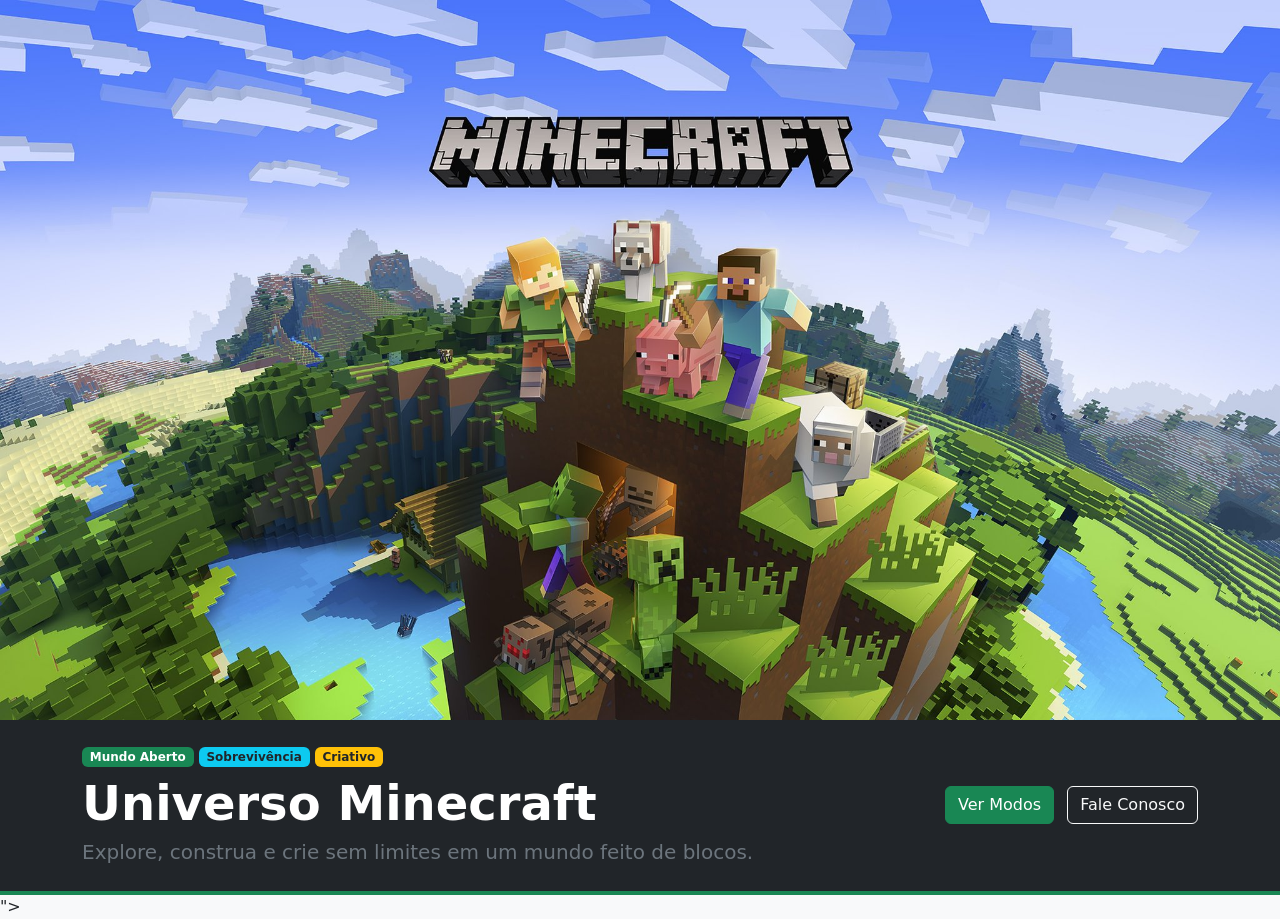
==== html/index.html @ 86252fd6 "Adição do cabeçalho" ====
<!DOCTYPE html>
<html lang="pt-br">
<head>
    <meta charset="UTF-8">
    <meta name="viewport" content="width=device-width, initial-scale=1.0">
    <title>Minecraft</title>
    <link rel="stylesheet" href="../css/bootstrap.min.css">
</head>
<body class="bg-light">
    <header>
        <img src="../img/mine.jpg" alt="Imagem de título" class="img-fluid w-100 d-block">
        <div class="bg-dark text-white py-4 border-bottom border-success border-4">
            <div class="container">
                <div class="row align-items-center g-3">
                    <div class="col-lg-8">
                        <span class="badge bg-success mb-2">Mundo Aberto</span>
                        <span class="badge bg-info text-dark mb-2">Sobrevivência</span>
                        <span class="badge bg-warning text-dark mb-2">Criativo</span>
                        <h1 class="display-5 fw-bold mb-1">Universo Minecraft</h1>
                        <p class="lead text-secondary mb-0">Explore, construa e crie sem limites em um mundo feito de blocos.</p>
                    </div>
                    <div class="col-lg-4 text-lg-end">
                        <a href="#modos" class="btn btn-success me-2">Ver Modos</a>
                        <a href="#contato" class="btn btn-outline-light">Fale Conosco</a>
                    </div>
                </div>
            </div>
        </div>
    </header>
</body>">
    

</body>
</html>
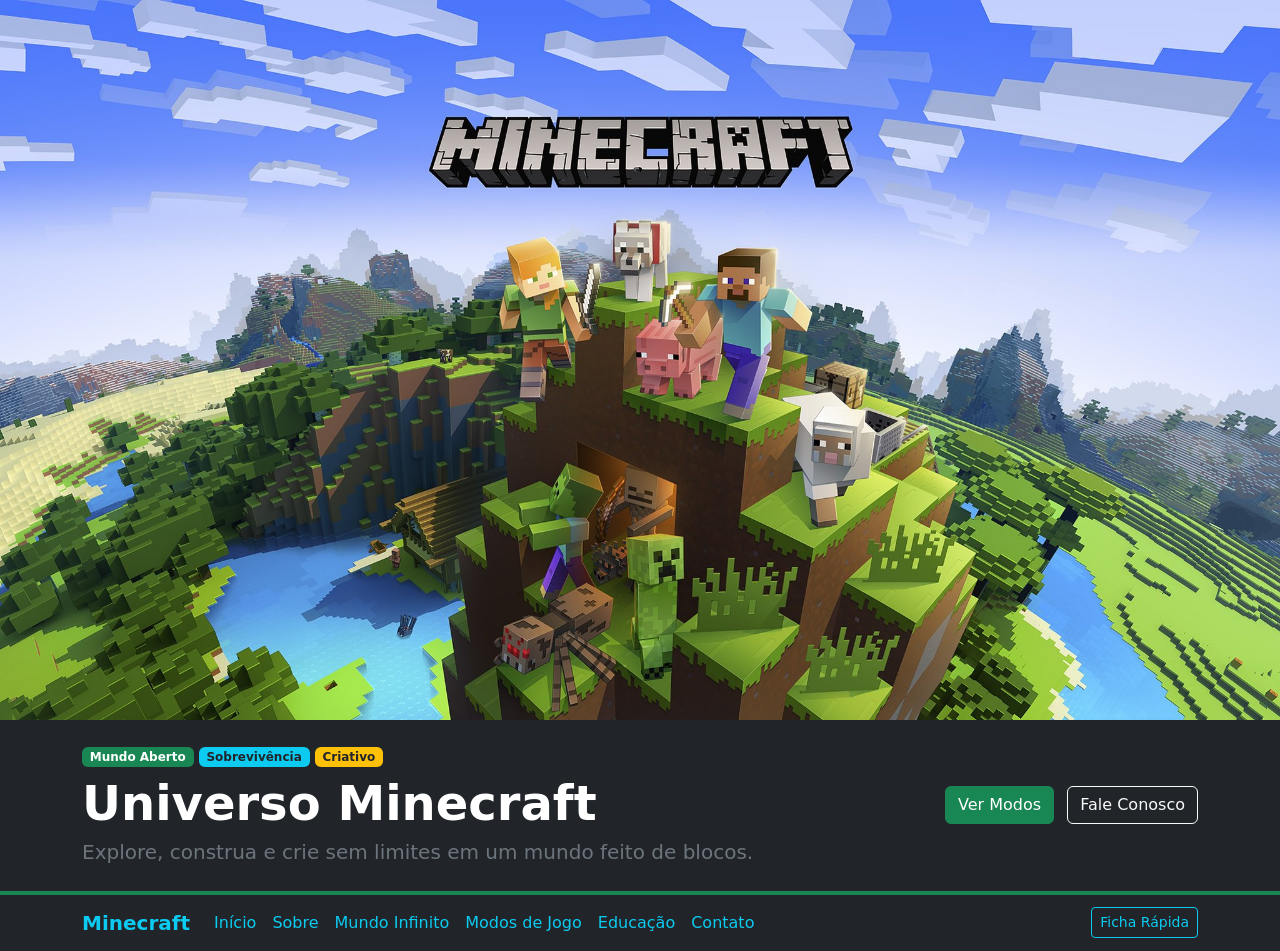
==== commit 0ce8b8c6: "Adição do menu de navegação" ====
--- a/html/index.html
+++ b/html/index.html
@@ -7,6 +7,8 @@
     <link rel="stylesheet" href="../css/bootstrap.min.css">
 </head>
 <body class="bg-light">
+
+    <!-- Cabeçalho -->
     <header>
         <img src="../img/mine.jpg" alt="Imagem de título" class="img-fluid w-100 d-block">
         <div class="bg-dark text-white py-4 border-bottom border-success border-4">
@@ -27,8 +29,40 @@
             </div>
         </div>
     </header>
-</body>">
-    
 
+    <!-- Menu de Navegação !-->
+    <nav class="navbar navbar-expand-lg navbar-dark bg-dark sticky-top shadow-sm">
+        <div class="container">
+            <a class="navbar-brand fw-bold text-info" href="#inicio">Minecraft</a>
+            <button class="navbar-toggler" type="button" data-bs-toggle="collapse" data-bs-target="#menuPrincipal" aria-controls="menuPrincipal" aria-expanded="false" aria-label="Alternar navegação">
+                <span class="navbar-toggler-icon"></span>
+            </button>
+            <div class="collapse navbar-collapse" id="menuPrincipal">
+                <ul class="navbar-nav me-auto mb-2 mb-lg-0">
+                    <li class="nav-item">
+                        <a class="nav-link text-info" href="#inicio">Início</a>
+                    </li>
+                    <li class="nav-item">
+                        <a class="nav-link text-info" href="#historia">Sobre</a>
+                    </li>
+                    <li class="nav-item">
+                        <a class="nav-link text-info" href="#mundo">Mundo Infinito</a>
+                    </li>
+                    <li class="nav-item">
+                        <a class="nav-link text-info" href="#modos">Modos de Jogo</a>
+                    </li>
+                    <li class="nav-item">
+                        <a class="nav-link text-info" href="#educacao">Educação</a>
+                    </li>
+                    <li class="nav-item">
+                        <a class="nav-link text-info" href="#contato">Contato</a>
+                    </li>
+                </ul>
+                <button type="button" class="btn btn-outline-info btn-sm" data-bs-toggle="modal" data-bs-target="#modalResumo">
+                    Ficha Rápida
+                </button>
+            </div>
+        </div>
+    </nav>
 </body>
 </html>
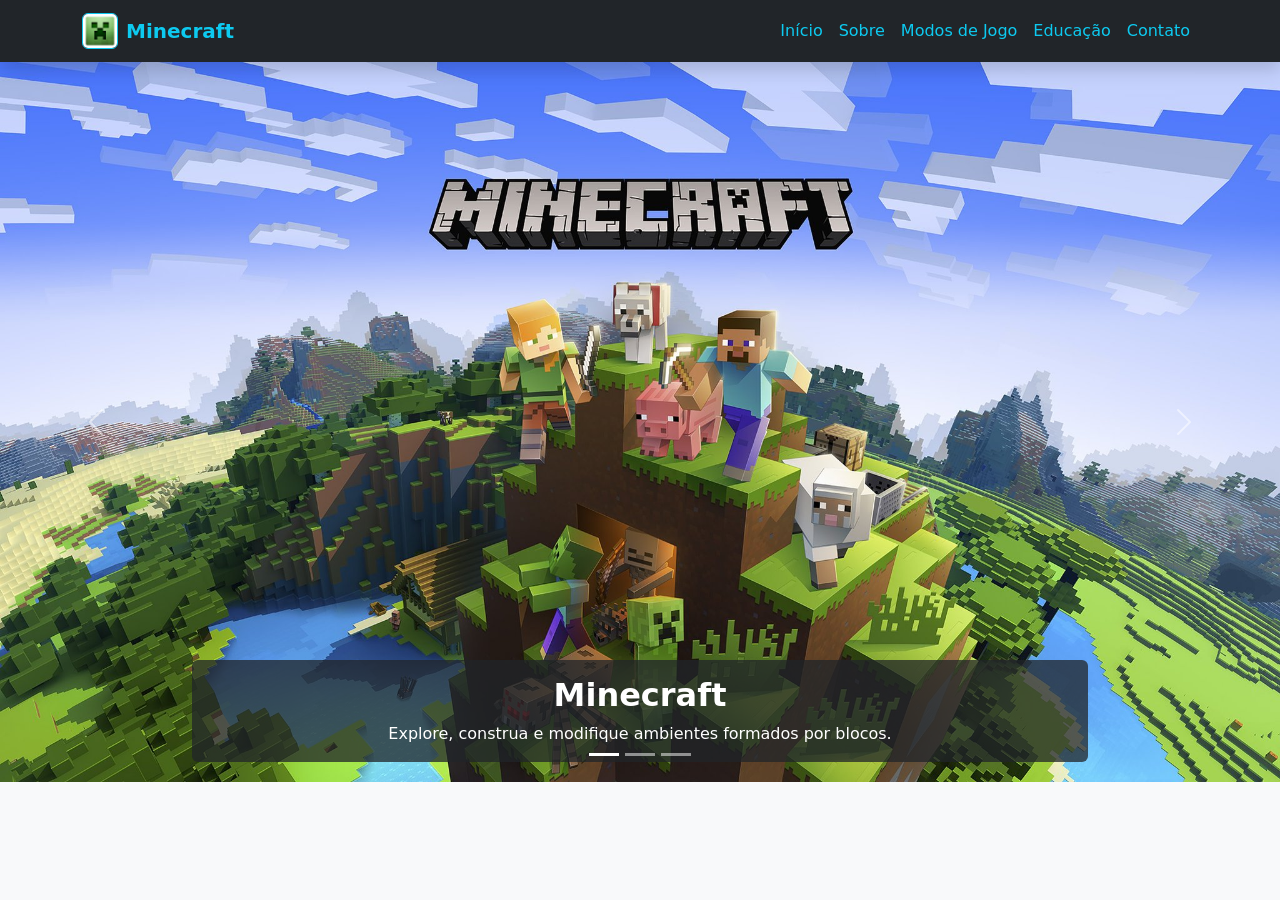
==== commit e6f36e00: "Menu de navegação movido para antes do header; adição do carrossel no header; adição do logo no menu" ====
--- a/html/index.html
+++ b/html/index.html
@@ -7,46 +7,24 @@
     <link rel="stylesheet" href="../css/bootstrap.min.css">
 </head>
 <body class="bg-light">
+    <!-- Menu de Navegação e logo-->
 
-    <!-- Cabeçalho -->
-    <header>
-        <img src="../img/mine.jpg" alt="Imagem de título" class="img-fluid w-100 d-block">
-        <div class="bg-dark text-white py-4 border-bottom border-success border-4">
-            <div class="container">
-                <div class="row align-items-center g-3">
-                    <div class="col-lg-8">
-                        <span class="badge bg-success mb-2">Mundo Aberto</span>
-                        <span class="badge bg-info text-dark mb-2">Sobrevivência</span>
-                        <span class="badge bg-warning text-dark mb-2">Criativo</span>
-                        <h1 class="display-5 fw-bold mb-1">Universo Minecraft</h1>
-                        <p class="lead text-secondary mb-0">Explore, construa e crie sem limites em um mundo feito de blocos.</p>
-                    </div>
-                    <div class="col-lg-4 text-lg-end">
-                        <a href="#modos" class="btn btn-success me-2">Ver Modos</a>
-                        <a href="#contato" class="btn btn-outline-light">Fale Conosco</a>
-                    </div>
-                </div>
-            </div>
-        </div>
-    </header>
-
-    <!-- Menu de Navegação !-->
-    <nav class="navbar navbar-expand-lg navbar-dark bg-dark sticky-top shadow-sm">
+    <nav class="navbar navbar-expand-lg navbar-dark bg-dark sticky-top shadow">
         <div class="container">
-            <a class="navbar-brand fw-bold text-info" href="#inicio">Minecraft</a>
+            <a class="navbar-brand d-flex align-items-center fw-bold text-info" href="#inicio">
+                <img src="../img/logo.jpg" alt="Logo Minecraft" width="36" height="36" class="rounded me-2 border border-info">
+                <span>Minecraft</span>
+            </a>
             <button class="navbar-toggler" type="button" data-bs-toggle="collapse" data-bs-target="#menuPrincipal" aria-controls="menuPrincipal" aria-expanded="false" aria-label="Alternar navegação">
                 <span class="navbar-toggler-icon"></span>
             </button>
             <div class="collapse navbar-collapse" id="menuPrincipal">
-                <ul class="navbar-nav me-auto mb-2 mb-lg-0">
+                <ul class="navbar-nav ms-auto mb-2 mb-lg-0">
                     <li class="nav-item">
                         <a class="nav-link text-info" href="#inicio">Início</a>
                     </li>
                     <li class="nav-item">
-                        <a class="nav-link text-info" href="#historia">Sobre</a>
-                    </li>
-                    <li class="nav-item">
-                        <a class="nav-link text-info" href="#mundo">Mundo Infinito</a>
+                        <a class="nav-link text-info" href="#sobre">Sobre</a>
                     </li>
                     <li class="nav-item">
                         <a class="nav-link text-info" href="#modos">Modos de Jogo</a>
@@ -58,11 +36,55 @@
                         <a class="nav-link text-info" href="#contato">Contato</a>
                     </li>
                 </ul>
-                <button type="button" class="btn btn-outline-info btn-sm" data-bs-toggle="modal" data-bs-target="#modalResumo">
-                    Ficha Rápida
-                </button>
             </div>
         </div>
     </nav>
+
+    <!-- Carrossel-->
+    <header id="inicio">
+        <div id="carrosselMinecraft" class="carousel slide carousel-fade" data-bs-ride="carousel">
+            <div class="carousel-indicators">
+                <button type="button" data-bs-target="#carrosselMinecraft" data-bs-slide-to="0" class="active" aria-current="true" aria-label="Slide 1"></button>
+                <button type="button" data-bs-target="#carrosselMinecraft" data-bs-slide-to="1" aria-label="Slide 2"></button>
+                <button type="button" data-bs-target="#carrosselMinecraft" data-bs-slide-to="2" aria-label="Slide 3"></button>
+            </div>
+            <div class="carousel-inner">
+                <div class="carousel-item active">
+                    <img src="../img/mine.jpg" class="d-block w-100 img-fluid" alt="Imagem de título Minecraft">
+                    <div class="carousel-caption d-none d-md-block bg-dark bg-opacity-75 rounded p-3">
+                        <h2 class="fw-bold">Minecraft</h2>
+                        <p class="mb-0">Explore, construa e modifique ambientes formados por blocos.</p>
+                    </div>
+                </div>
+                <div class="carousel-item">
+                    <img src="../img/survival.jpg" class="d-block w-100 img-fluid" alt="Um Mundo Infinito">
+                    <div class="carousel-caption d-none d-md-block bg-dark bg-opacity-75 rounded p-3">
+                        <h2 class="fw-bold">Um Mundo Infinito</h2>
+                        <p class="mb-0">Descubra biomas variados, chunks e dimensões como o Nether e o The End.</p>
+                    </div>
+                </div>
+                <div class="carousel-item">
+                    <img src="../img/vila.jpg" class="d-block w-100 img-fluid" alt="Modos de Jogo">
+                    <div class="carousel-caption d-none d-md-block bg-dark bg-opacity-75 rounded p-3">
+                        <h2 class="fw-bold">Criatividade e Aventura</h2>
+                        <p class="mb-0">Escolha seus próprios objetivos nos modos Sobrevivência, Criativo e Multijogador.</p>
+                    </div>
+                </div>
+            </div>
+            <button class="carousel-control-prev" type="button" data-bs-target="#carrosselMinecraft" data-bs-slide="prev">
+                <span class="carousel-control-prev-icon" aria-hidden="true"></span>
+                <span class="visually-hidden">Anterior</span>
+            </button>
+            <button class="carousel-control-next" type="button" data-bs-target="#carrosselMinecraft" data-bs-slide="next">
+                <span class="carousel-control-next-icon" aria-hidden="true"></span>
+                <span class="visually-hidden">Próximo</span>
+            </button>
+        </div>
+    </header>
+
+    <!-- Container Principal -->
+    <main class="container my-5">
+
+        <!-- Apresentação com Imagem -->
 </body>
 </html>
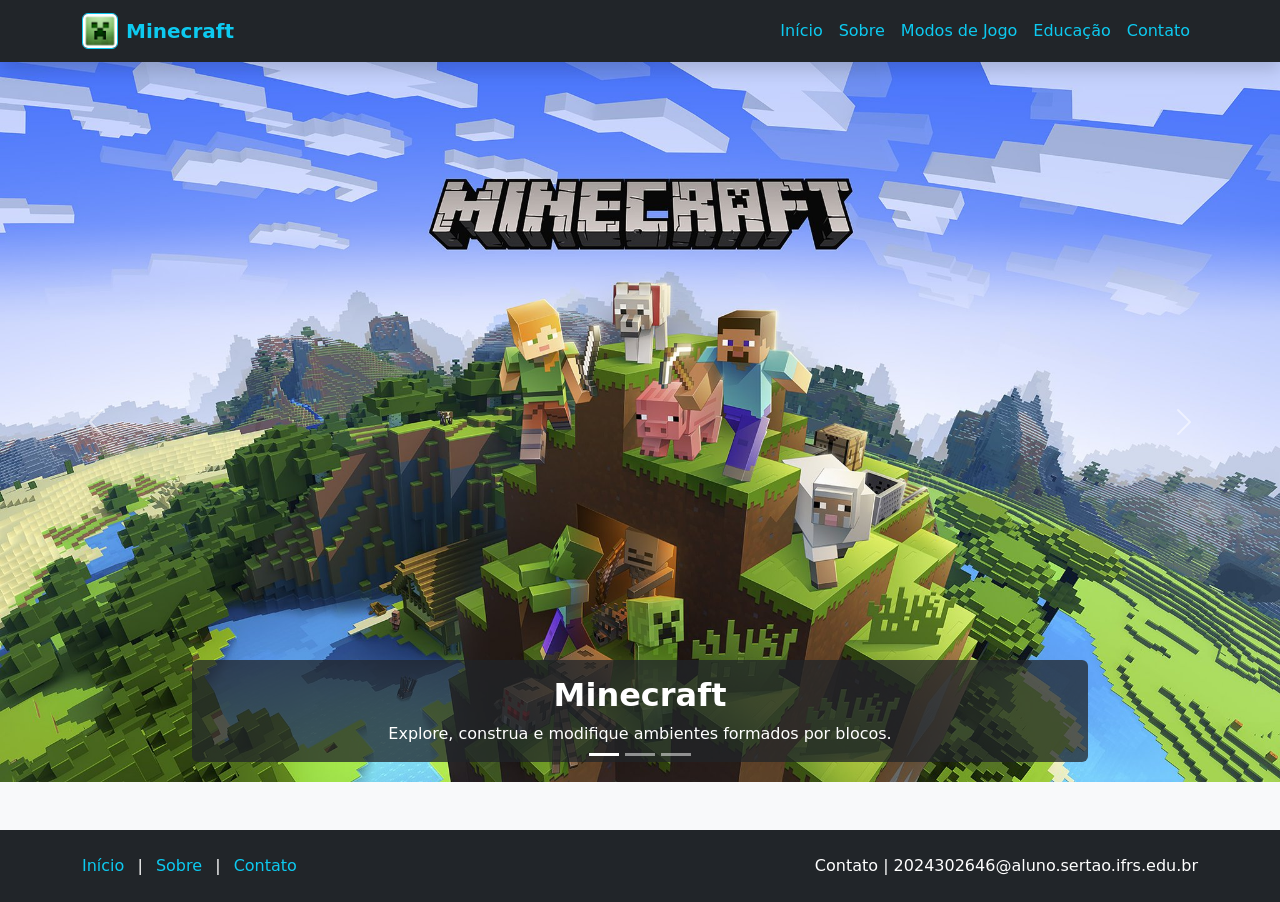
==== commit 7112b13f: "Rodapé colocado" ====
--- a/html/index.html
+++ b/html/index.html
@@ -57,7 +57,7 @@
                     </div>
                 </div>
                 <div class="carousel-item">
-                    <img src="../img/survival.jpg" class="d-block w-100 img-fluid" alt="Um Mundo Infinito">
+                    <img src="../img/casa.jpg" class="d-block w-100 img-fluid" alt="Um Mundo Infinito">
                     <div class="carousel-caption d-none d-md-block bg-dark bg-opacity-75 rounded p-3">
                         <h2 class="fw-bold">Um Mundo Infinito</h2>
                         <p class="mb-0">Descubra biomas variados, chunks e dimensões como o Nether e o The End.</p>
@@ -83,8 +83,24 @@
     </header>
 
     <!-- Container Principal -->
-    <main class="container my-5">
+    
 
-        <!-- Apresentação com Imagem -->
+    <!-- Rodapé -->
+    <footer class="bg-dark text-white py-4 mt-5">
+        <div class="container">
+            <div class="row align-items-center g-2">
+                <div class="col-md-6 text-center text-md-start">
+                    <a href="#inicio" class="text-info text-decoration-none me-2">Início</a> |
+                    <a href="#sobre" class="text-info text-decoration-none mx-2">Sobre</a> |
+                    <a href="#contato" class="text-info text-decoration-none ms-2">Contato</a>
+                </div>
+                <div class="col-md-6 text-center text-md-end">
+                    <p class="mb-0">
+                        Contato | 2024302646@aluno.sertao.ifrs.edu.br
+                    </p>
+                </div>
+            </div>
+        </div>
+    </footer>
 </body>
 </html>
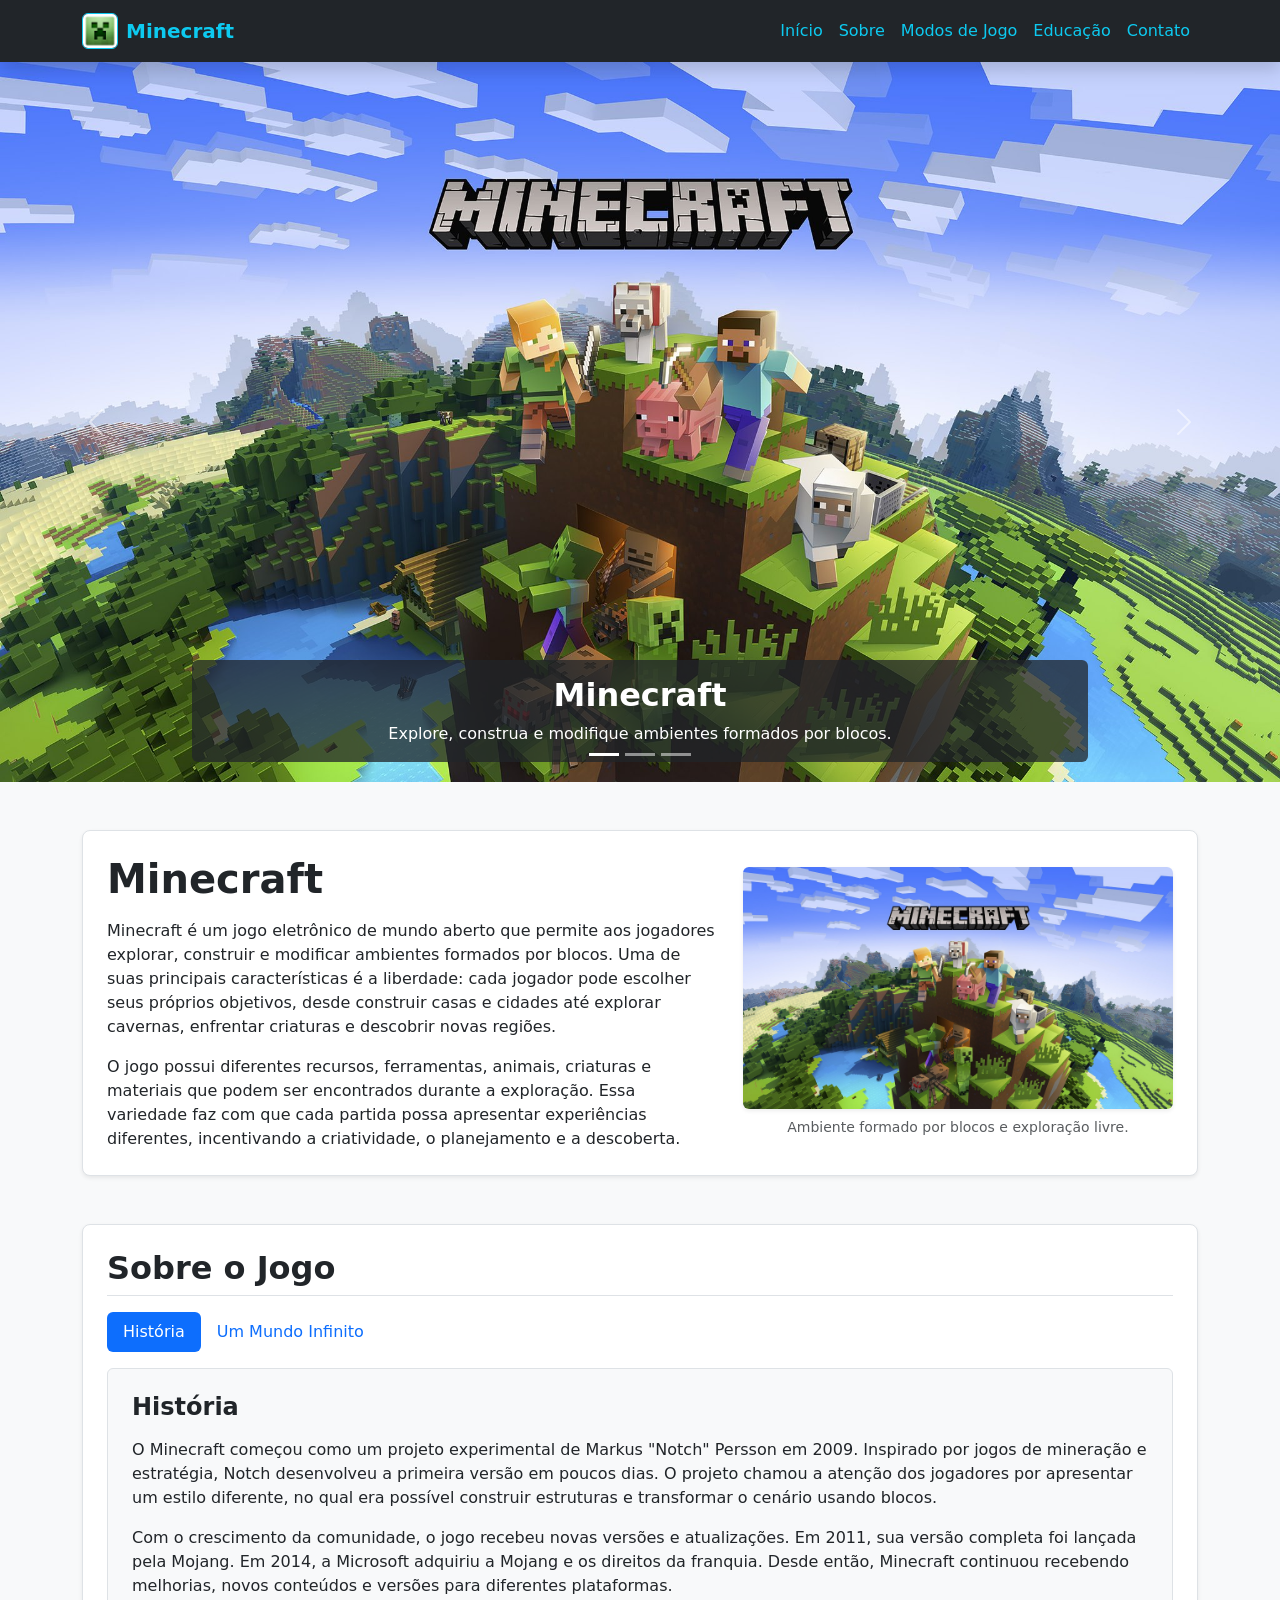
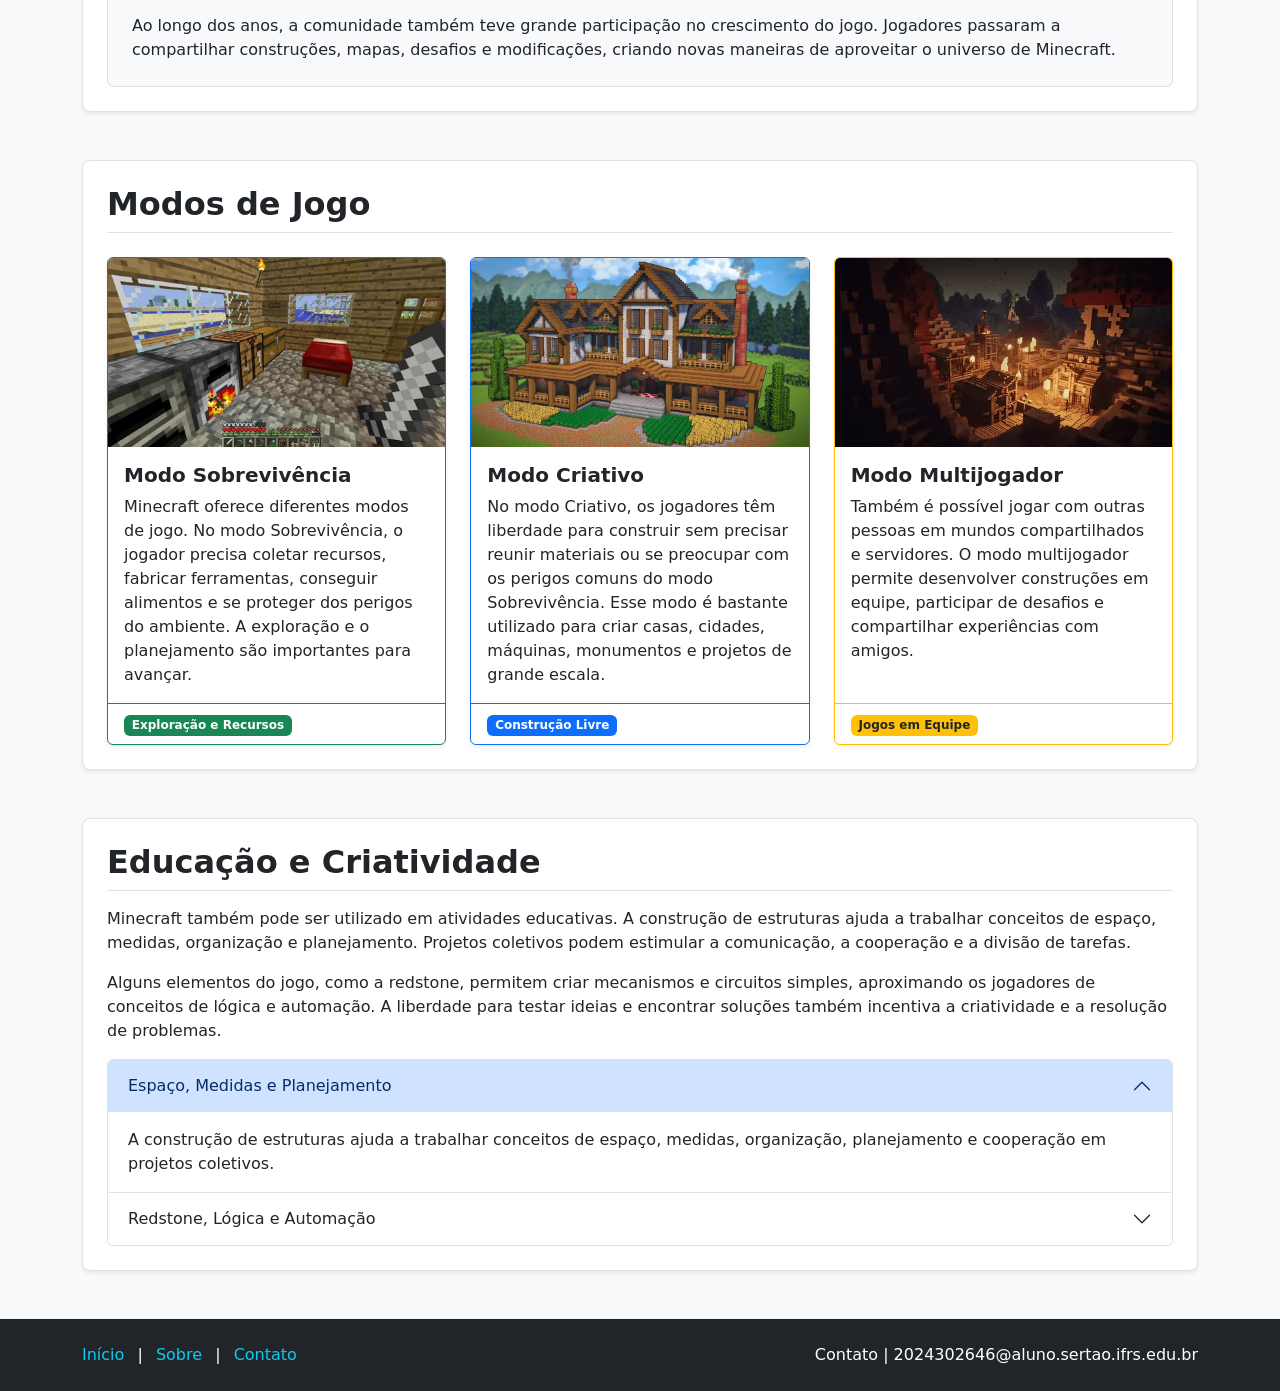
==== commit 8372caa0: "Apresentação, textos sobre o jogo, modos de jogo e educação" ====
--- a/html/index.html
+++ b/html/index.html
@@ -83,7 +83,200 @@
     </header>
 
     <!-- Container Principal -->
-    
+    <main class="container my-5">
+
+        <!-- Apresentação -->
+        <section class="bg-white border rounded-3 p-4 mb-5 shadow-sm">
+            <div class="row align-items-center g-4">
+                <div class="col-lg-7">
+                    <h1 class="fw-bold mb-3"><strong>Minecraft</strong></h1>
+                    <p>
+                        Minecraft é um jogo eletrônico de mundo aberto que permite aos jogadores explorar,
+                        construir e modificar ambientes formados por blocos. Uma de suas principais
+                        características é a liberdade: cada jogador pode escolher seus próprios objetivos,
+                        desde construir casas e cidades até explorar cavernas, enfrentar criaturas e descobrir
+                        novas regiões.
+                    </p>
+                    <p class="mb-0">
+                        O jogo possui diferentes recursos, ferramentas, animais, criaturas e materiais que
+                        podem ser encontrados durante a exploração. Essa variedade faz com que cada partida
+                        possa apresentar experiências diferentes, incentivando a criatividade, o planejamento
+                        e a descoberta.
+                    </p>
+                </div>
+                <div class="col-lg-5">
+                    <figure class="figure mb-0 w-100">
+                        <img src="../img/mine.jpg" class="figure-img img-fluid rounded shadow-sm w-100" alt="Universo Minecraft">
+                        <figcaption class="figure-caption text-center">Ambiente formado por blocos e exploração livre.</figcaption>
+                    </figure>
+                </div>
+            </div>
+        </section>
+
+        <!-- Estrutura de Textos -->
+        <section class="bg-white border rounded-3 p-4 mb-5 shadow-sm" id="sobre">
+            <h2 class="fw-bold border-bottom pb-2 mb-3"><strong>Sobre o Jogo</strong></h2>
+
+            <ul class="nav nav-pills mb-3" id="abasConteudo" role="tablist">
+                <li class="nav-item" role="presentation">
+                    <button class="nav-link active" id="aba-historia-tab" data-bs-toggle="pill" data-bs-target="#aba-historia" type="button" role="tab" aria-controls="aba-historia" aria-selected="true">
+                        História
+                    </button>
+                </li>
+                <li class="nav-item" role="presentation">
+                    <button class="nav-link" id="aba-mundo-tab" data-bs-toggle="pill" data-bs-target="#aba-mundo" type="button" role="tab" aria-controls="aba-mundo" aria-selected="false">
+                        Um Mundo Infinito
+                    </button>
+                </li>
+            </ul>
+
+            <div class="tab-content border rounded p-4 bg-light" id="abasConteudoTexto">
+                <div class="tab-pane fade show active" id="aba-historia" role="tabpanel" aria-labelledby="aba-historia-tab" tabindex="0">
+                    <h3 class="h4 fw-bold mb-3"><strong>História</strong></h3>
+                    <p>
+                        O Minecraft começou como um projeto experimental de Markus "Notch" Persson em 2009.
+                        Inspirado por jogos de mineração e estratégia, Notch desenvolveu a primeira versão
+                        em poucos dias. O projeto chamou a atenção dos jogadores por apresentar um estilo
+                        diferente, no qual era possível construir estruturas e transformar o cenário usando
+                        blocos.
+                    </p>
+                    <p>
+                        Com o crescimento da comunidade, o jogo recebeu novas versões e atualizações.
+                        Em 2011, sua versão completa foi lançada pela Mojang. Em 2014, a Microsoft adquiriu
+                        a Mojang e os direitos da franquia. Desde então, Minecraft continuou recebendo
+                        melhorias, novos conteúdos e versões para diferentes plataformas.
+                    </p>
+                    <p class="mb-0">
+                        Ao longo dos anos, a comunidade também teve grande participação no crescimento do
+                        jogo. Jogadores passaram a compartilhar construções, mapas, desafios e modificações,
+                        criando novas maneiras de aproveitar o universo de Minecraft.
+                    </p>
+                </div>
+
+                <div class="tab-pane fade" id="aba-mundo" role="tabpanel" aria-labelledby="aba-mundo-tab" tabindex="0">
+                    <h3 class="h4 fw-bold mb-3">Um Mundo Infinito</h3>
+                    <p>
+                        Cada mundo de Minecraft é gerado de maneira própria, apresentando paisagens e
+                        características variadas. O mapa é dividido em partes chamadas "chunks", que são
+                        carregadas conforme o jogador explora o ambiente. Isso permite a criação de grandes
+                        áreas para exploração e construção.
+                    </p>
+                    <p>
+                        Entre os biomas encontrados estão florestas, desertos, planícies, montanhas,
+                        oceanos e regiões congeladas. Cada bioma possui elementos específicos, como tipos
+                        de vegetação, animais, recursos e estruturas. Por isso, explorar diferentes regiões
+                        é importante para encontrar materiais e conhecer melhor o mundo.
+                    </p>
+                    <p class="mb-0">
+                        Além do mundo principal, existem outras dimensões, como o Nether e o The End.
+                        Esses lugares apresentam ambientes, recursos e desafios próprios.
+                </div>
+            </div>
+        </section>
+
+        <!-- Modos de Jogo -->
+        <section class="mb-5" id="modos">
+            <div class="bg-white border rounded-3 p-4 shadow-sm">
+                <h2 class="fw-bold border-bottom pb-2 mb-4">Modos de Jogo</h2>
+                <div class="row row-cols-1 row-cols-md-3 g-4">
+                    <div class="col">
+                        <div class="card h-100 shadow-sm border-success">
+                            <img src="../img/survival.jpg" class="card-img-top" alt="Modo Sobrevivência">
+                            <div class="card-body">
+                                <h3 class="card-title h5 fw-bold">Modo Sobrevivência</h3>
+                                <p class="card-text">
+                                    Minecraft oferece diferentes modos de jogo. No modo Sobrevivência, o jogador precisa
+                                    coletar recursos, fabricar ferramentas, conseguir alimentos e se proteger dos perigos
+                                    do ambiente. A exploração e o planejamento são importantes para avançar.
+                                </p>
+                            </div>
+                            <div class="card-footer bg-transparent border-success">
+                                <span class="badge bg-success">Exploração e Recursos</span>
+                            </div>
+                        </div>
+                    </div>
+
+                    <div class="col">
+                        <div class="card h-100 shadow-sm border-primary">
+                            <img src="../img/criativo.png" class="card-img-top" alt="Modo Criativo">
+                            <div class="card-body">
+                                <h3 class="card-title h5 fw-bold">Modo Criativo</h3>
+                                <p class="card-text">
+                                    No modo Criativo, os jogadores têm liberdade para construir sem precisar reunir
+                                    materiais ou se preocupar com os perigos comuns do modo Sobrevivência. Esse modo é
+                                    bastante utilizado para criar casas, cidades, máquinas, monumentos e projetos de
+                                    grande escala.
+                                </p>
+                            </div>
+                            <div class="card-footer bg-transparent border-primary">
+                                <span class="badge bg-primary">Construção Livre</span>
+                            </div>
+                        </div>
+                    </div>
+
+                    <div class="col">
+                        <div class="card h-100 shadow-sm border-warning">
+                            <img src="../img/multiplayer.jpg" class="card-img-top" alt="Modo Multijogador">
+                            <div class="card-body">
+                                <h3 class="card-title h5 fw-bold">Modo Multijogador</h3>
+                                <p class="card-text">
+                                    Também é possível jogar com outras pessoas em mundos compartilhados e servidores.
+                                    O modo multijogador permite desenvolver construções em equipe, participar de desafios
+                                    e compartilhar experiências com amigos.
+                                </p>
+                            </div>
+                            <div class="card-footer bg-transparent border-warning">
+                                <span class="badge bg-warning text-dark">Jogos em Equipe</span>
+                            </div>
+                        </div>
+                    </div>
+                </div>
+            </div>
+        </section>
+
+        <!-- Educação -->
+        <section class="bg-white border rounded-3 p-4 mb-5 shadow-sm" id="educacao">
+            <h2 class="fw-bold border-bottom pb-2 mb-3">Educação e Criatividade</h2>
+            <p>
+                Minecraft também pode ser utilizado em atividades educativas. A construção de
+                estruturas ajuda a trabalhar conceitos de espaço, medidas, organização e planejamento.
+                Projetos coletivos podem estimular a comunicação, a cooperação e a divisão de tarefas.
+            </p>
+            <p>
+                Alguns elementos do jogo, como a redstone, permitem criar mecanismos e circuitos
+                simples, aproximando os jogadores de conceitos de lógica e automação. A liberdade
+                para testar ideias e encontrar soluções também incentiva a criatividade e a
+                resolução de problemas.
+            </p>
+
+            <div class="accordion mt-3" id="accordionEducacao">
+                <div class="accordion-item">
+                    <h3 class="accordion-header">
+                        <button class="accordion-button" type="button" data-bs-toggle="collapse" data-bs-target="#itemEspaco" aria-expanded="true" aria-controls="itemEspaco">
+                            Espaço, Medidas e Planejamento
+                        </button>
+                    </h3>
+                    <div id="itemEspaco" class="accordion-collapse collapse show" data-bs-parent="#accordionEducacao">
+                        <div class="accordion-body">
+                            A construção de estruturas ajuda a trabalhar conceitos de espaço, medidas, organização, planejamento e cooperação em projetos coletivos.
+                        </div>
+                    </div>
+                </div>
+                <div class="accordion-item">
+                    <h3 class="accordion-header">
+                        <button class="accordion-button collapsed" type="button" data-bs-toggle="collapse" data-bs-target="#itemRedstone" aria-expanded="false" aria-controls="itemRedstone">
+                            Redstone, Lógica e Automação
+                        </button>
+                    </h3>
+                    <div id="itemRedstone" class="accordion-collapse collapse" data-bs-parent="#accordionEducacao">
+                        <div class="accordion-body">
+                            A redstone permite criar mecanismos e circuitos simples, aproximando os jogadores de conceitos de lógica, automação e resolução de problemas.
+                        </div>
+                    </div>
+                </div>
+            </div>
+        </section>
+    </main>
 
     <!-- Rodapé -->
     <footer class="bg-dark text-white py-4 mt-5">
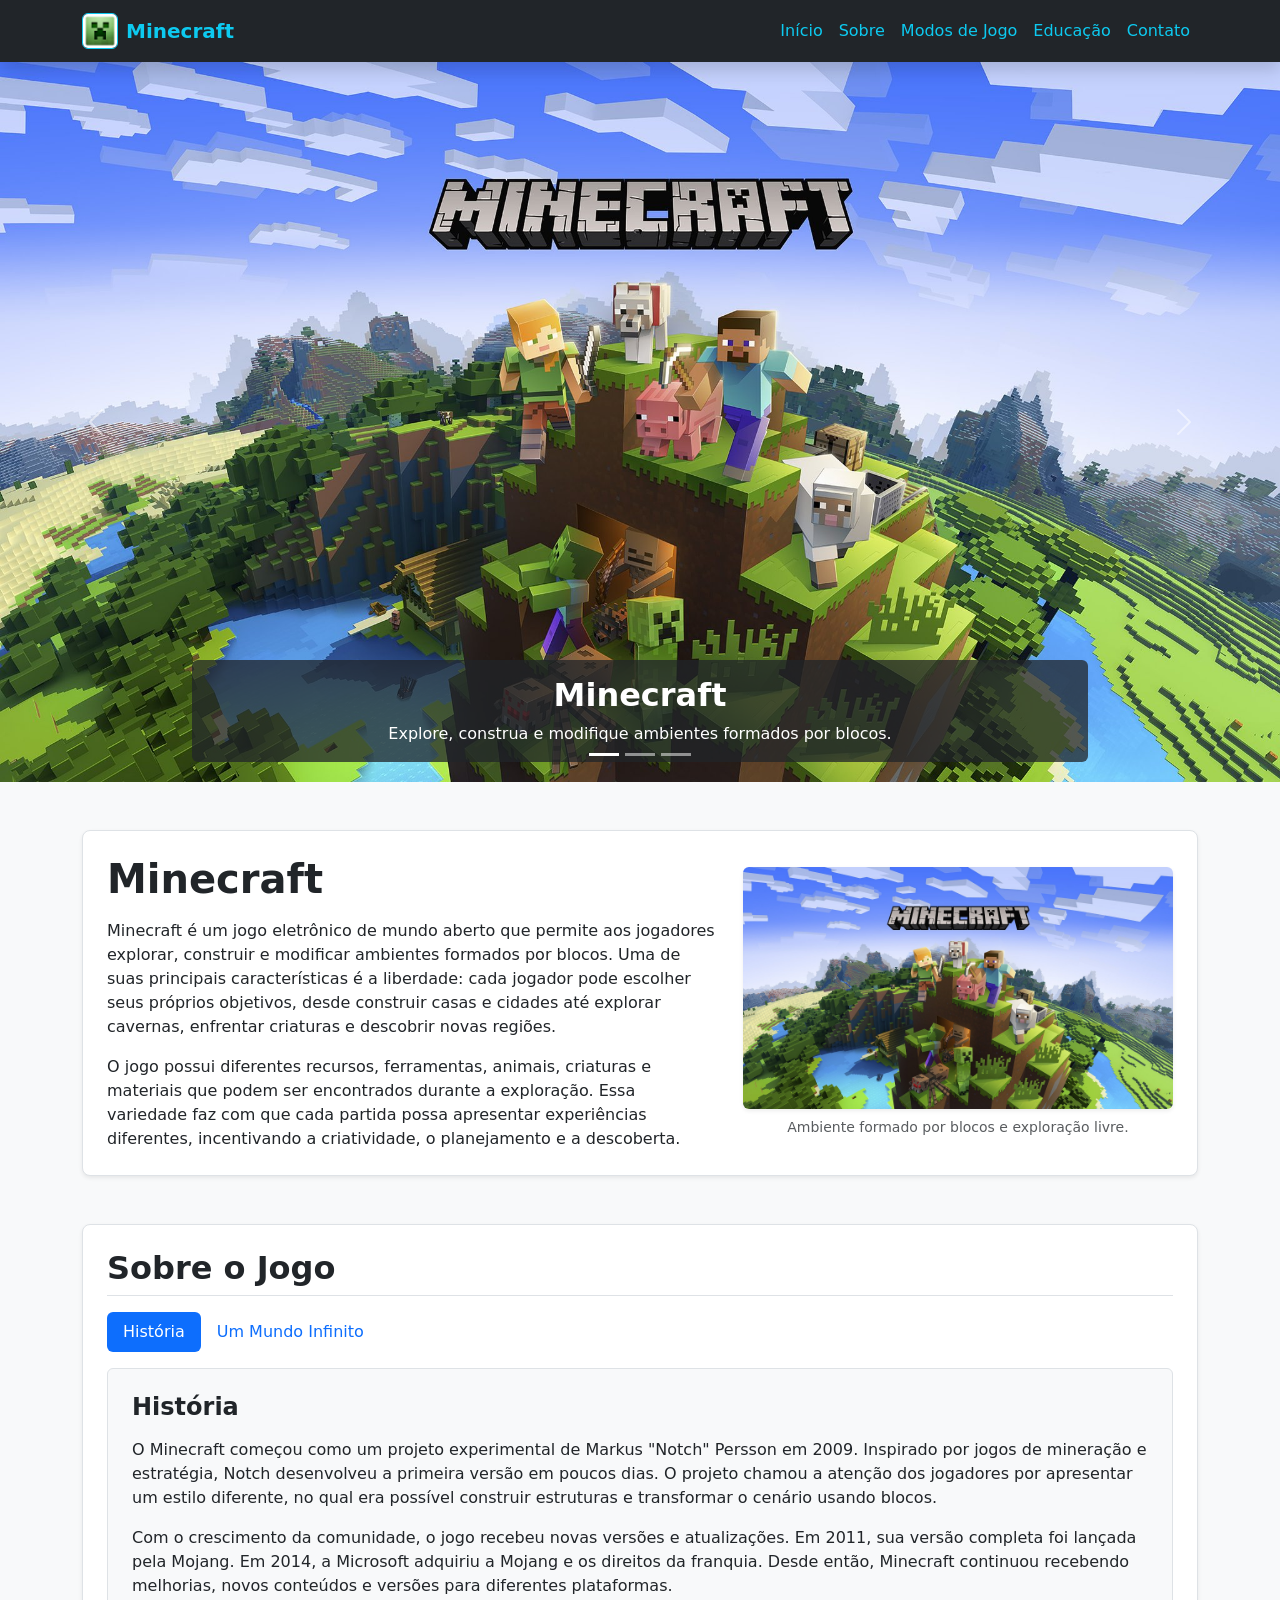
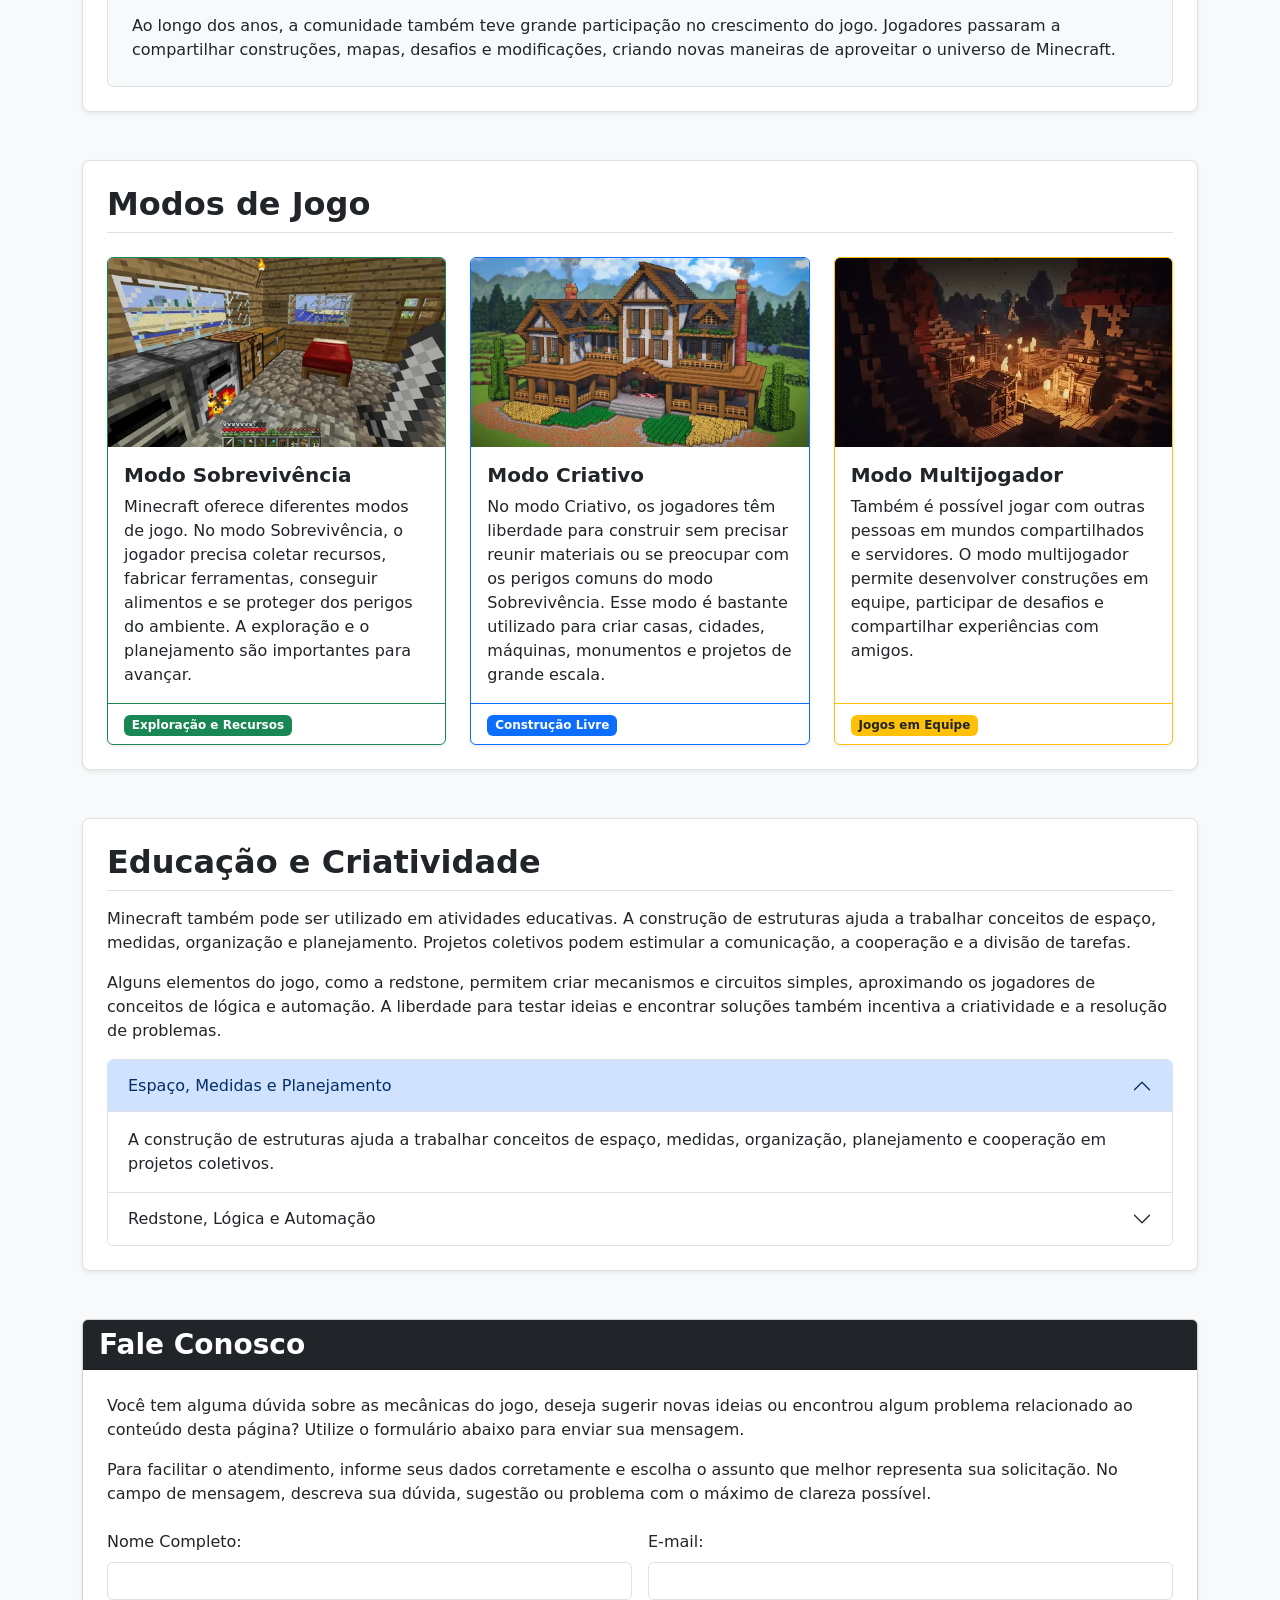
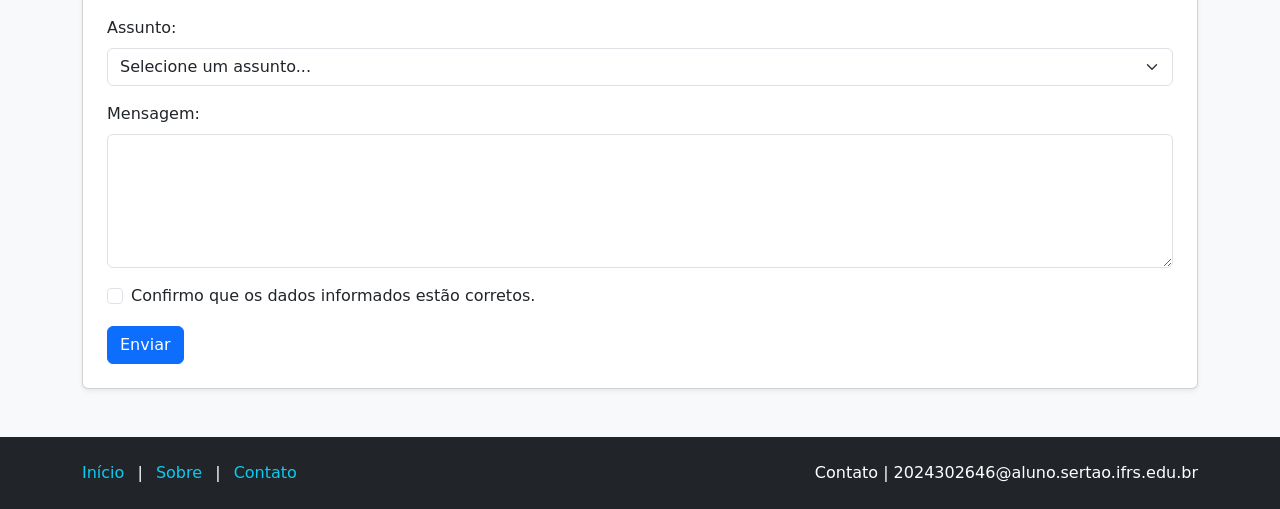
==== commit 3d1b44eb: "Criação do formulário e mensagem de sucesso" ====
--- a/html/index.html
+++ b/html/index.html
@@ -169,7 +169,9 @@
                     </p>
                     <p class="mb-0">
                         Além do mundo principal, existem outras dimensões, como o Nether e o The End.
-                        Esses lugares apresentam ambientes, recursos e desafios próprios.
+                        Esses lugares apresentam ambientes, recursos e desafios próprios, ampliando as
+                        possibilidades de exploração e aventura.
+                    </p>
                 </div>
             </div>
         </section>
@@ -276,7 +278,94 @@
                 </div>
             </div>
         </section>
+        <!-- Formulário -->
+        <section class="card shadow-sm" id="contato">
+            <div class="card-header bg-dark text-white">
+                <h1 class="h3 mb-0"><strong>Fale Conosco</strong></h1>
+            </div>
+            <div class="card-body p-4">
+                <p>
+                    Você tem alguma dúvida sobre as mecânicas do jogo, deseja sugerir novas ideias ou
+                    encontrou algum problema relacionado ao conteúdo desta página? Utilize o formulário
+                    abaixo para enviar sua mensagem.
+                </p>
+                <p class="mb-4">
+                    Para facilitar o atendimento, informe seus dados corretamente e escolha o assunto
+                    que melhor representa sua solicitação. No campo de mensagem, descreva sua dúvida,
+                    sugestão ou problema com o máximo de clareza possível.
+                </p>
+
+                <form id="formContato" class="row g-3 needs-validation" novalidate>
+                    <div class="col-md-6">
+                        <label for="nome" class="form-label">Nome Completo:</label>
+                        <input type="text" class="form-control" id="nome" name="nome" required>
+                        <div class="valid-feedback">Nome informado corretamente!</div>
+                        <div class="invalid-feedback">Por favor, informe seu nome completo.</div>
+                    </div>
+
+                    <div class="col-md-6">
+                        <label for="email" class="form-label">E-mail:</label>
+                        <input type="email" class="form-control" id="email" name="email" required>
+                        <div class="valid-feedback">E-mail válido!</div>
+                        <div class="invalid-feedback">Por favor, informe um e-mail válido.</div>
+                    </div>
+
+                    <div class="col-12">
+                        <label for="assunto" class="form-label">Assunto:</label>
+                        <select class="form-select" id="assunto" name="assunto" required>
+                            <option value="" selected disabled>Selecione um assunto...</option>
+                            <option value="Suporte Técnico">Suporte Técnico</option>
+                            <option value="Sugestões">Sugestões</option>
+                            <option value="Relato de Bugs">Relato de Bugs</option>
+                            <option value="Dúvidas sobre o jogo">Dúvidas sobre o jogo</option>
+                            <option value="Outros assuntos">Outros assuntos</option>
+                        </select>
+                        <div class="valid-feedback">Assunto selecionado!</div>
+                        <div class="invalid-feedback">Por favor, escolha um assunto.</div>
+                    </div>
+
+                    <div class="col-12">
+                        <label for="mensagem" class="form-label">Mensagem:</label>
+                        <textarea class="form-control" id="mensagem" name="mensagem" rows="5" required></textarea>
+                        <div class="valid-feedback">Mensagem preenchida!</div>
+                        <div class="invalid-feedback">Por favor, descreva sua mensagem antes de enviar.</div>
+                    </div>
+
+                    <div class="col-12">
+                        <div class="form-check">
+                            <input class="form-check-input" type="checkbox" id="aceite" required>
+                            <label class="form-check-label" for="aceite">
+                                Confirmo que os dados informados estão corretos.
+                            </label>
+                            <div class="invalid-feedback">Você deve confirmar os dados antes de enviar.</div>
+                        </div>
+                    </div>
+
+                    <div class="col-12">
+                        <button type="submit" class="btn btn-primary">Enviar</button>
+                    </div>
+                </form>
+            </div>
+        </section>
     </main>
+
+    <!-- Modal com mensagem de sucesso -->
+    <div class="modal fade" id="modalSucesso" tabindex="-1" aria-labelledby="modalSucessoLabel" aria-hidden="true">
+        <div class="modal-dialog modal-dialog-centered">
+            <div class="modal-content">
+                <div class="modal-header bg-success text-white">
+                    <h5 class="modal-title" id="modalSucessoLabel">Envio Realizado com Sucesso!</h5>
+                    <button type="button" class="btn-close btn-close-white" data-bs-dismiss="modal" aria-label="Fechar"></button>
+                </div>
+                <div class="modal-body">
+                    <p class="mb-0">Sua mensagem foi cadastrada e enviada com sucesso. Obrigado por entrar em contato!</p>
+                </div>
+                <div class="modal-footer">
+                    <button type="button" class="btn btn-success" data-bs-dismiss="modal">Fechar</button>
+                </div>
+            </div>
+        </div>
+    </div>
 
     <!-- Rodapé -->
     <footer class="bg-dark text-white py-4 mt-5">
@@ -295,5 +384,26 @@
             </div>
         </div>
     </footer>
+
+    <script src="../js/bootstrap.bundle.min.js"></script>
+    <script>
+        (function () {
+            const form = document.getElementById('formContato');
+            const modalSucesso = new bootstrap.Modal(document.getElementById('modalSucesso'));
+
+            form.addEventListener('submit', function (event) {
+                event.preventDefault();
+                event.stopPropagation();
+
+                if (form.checkValidity()) {
+                    modalSucesso.show();
+                    form.reset();
+                    form.classList.remove('was-validated');
+                } else {
+                    form.classList.add('was-validated');
+                }
+            }, false);
+        })();
+    </script>
 </body>
 </html>
